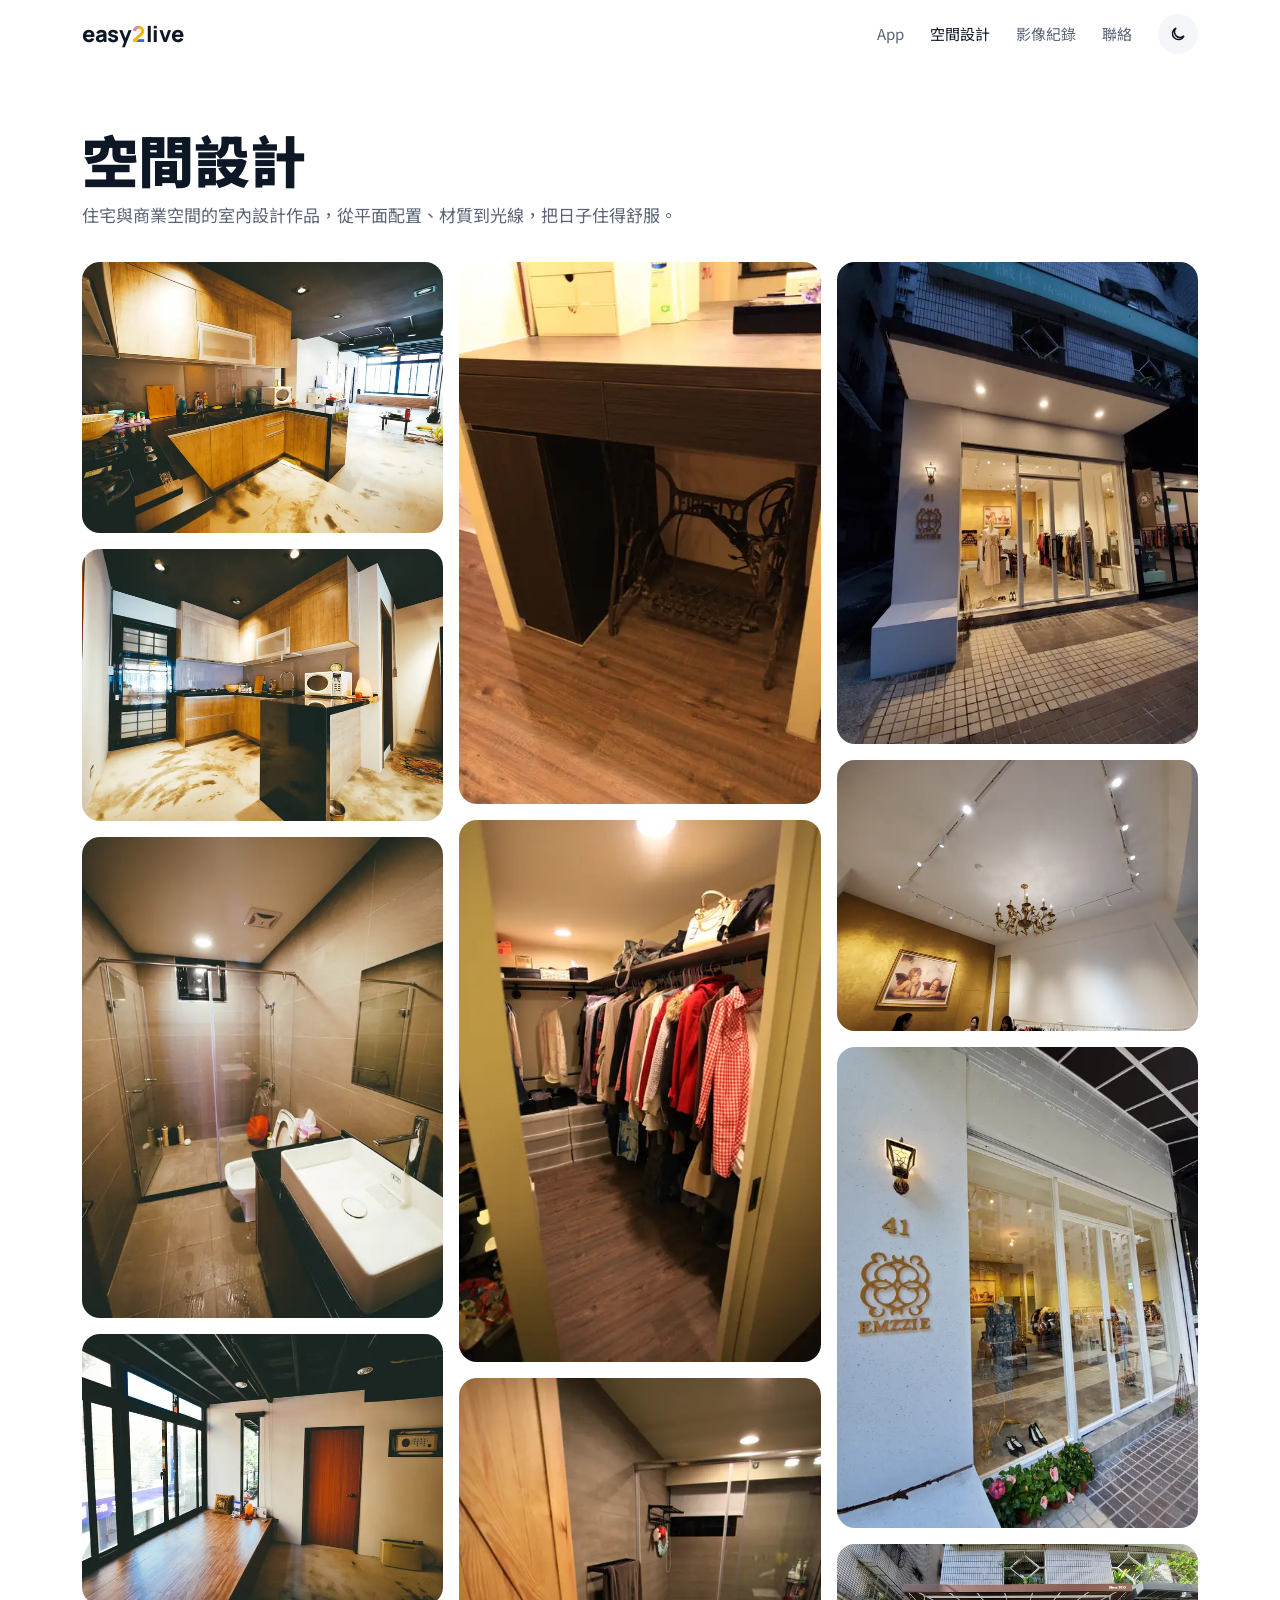
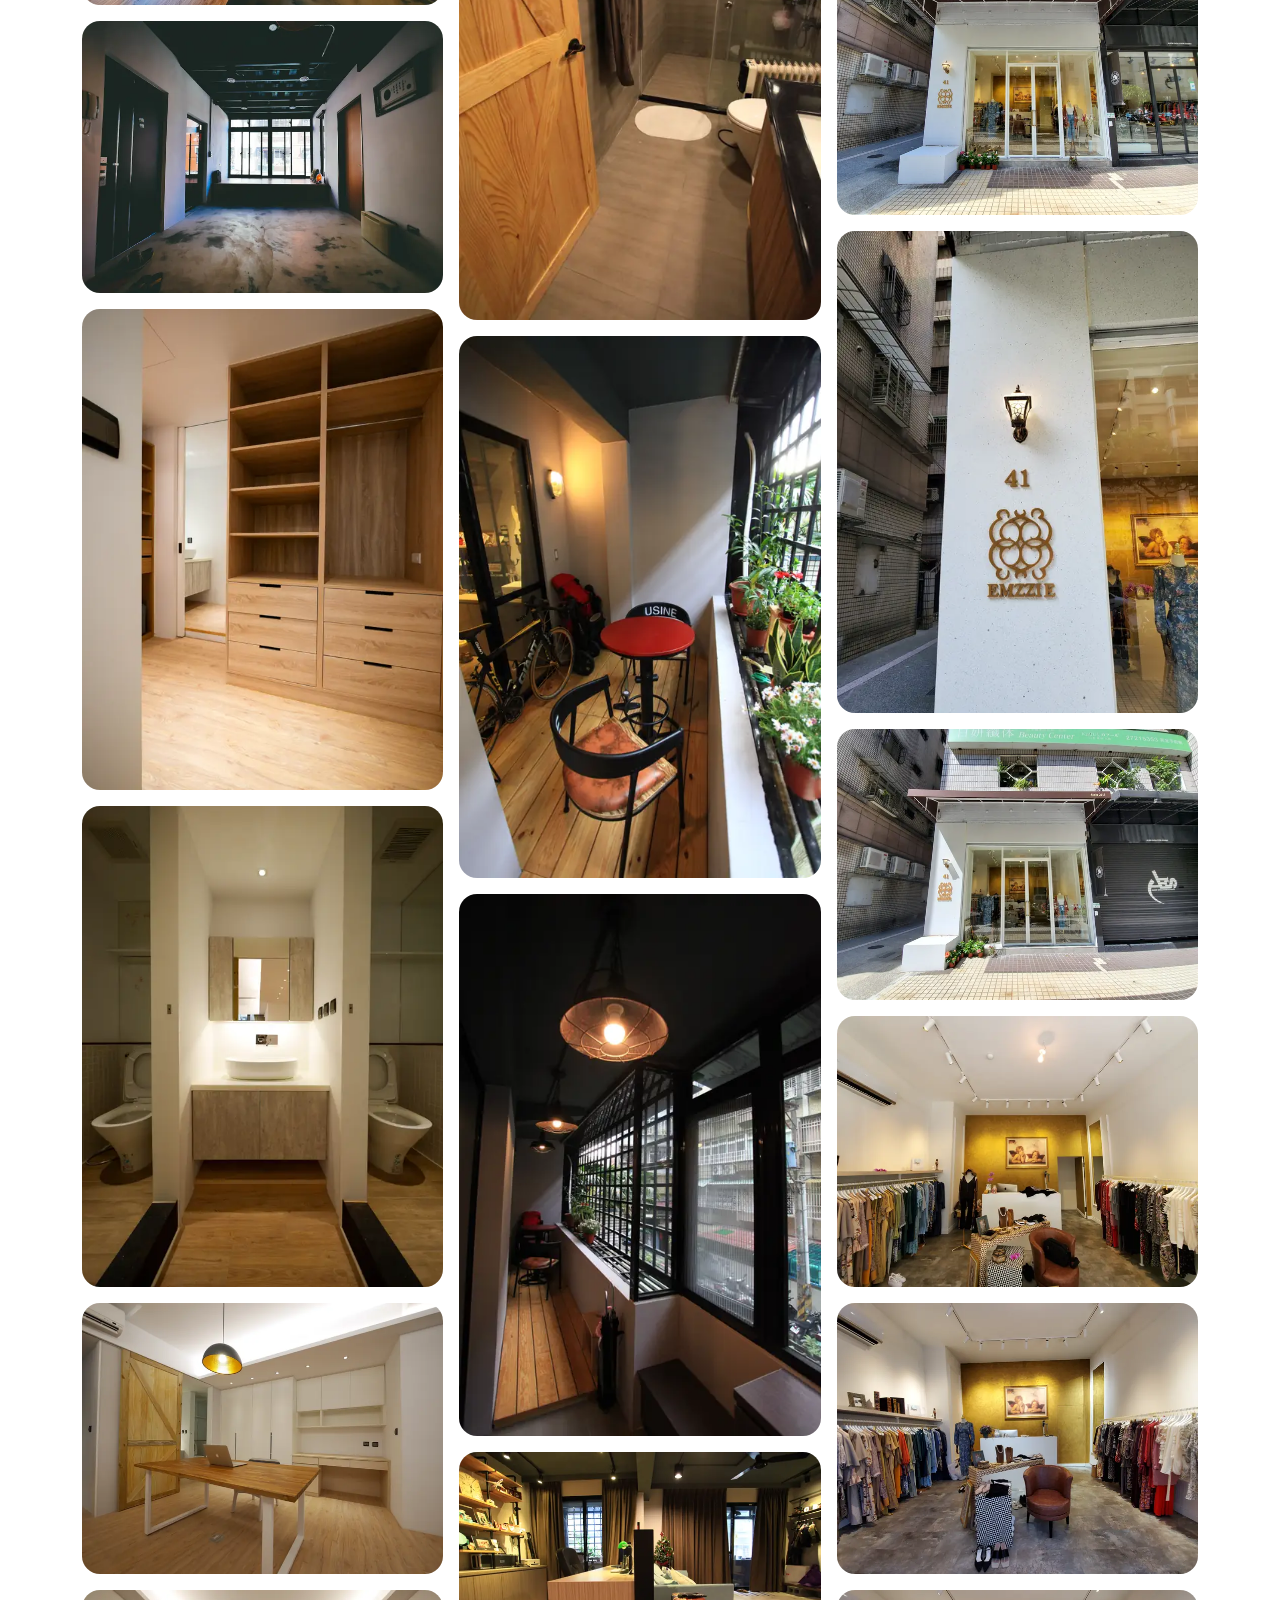
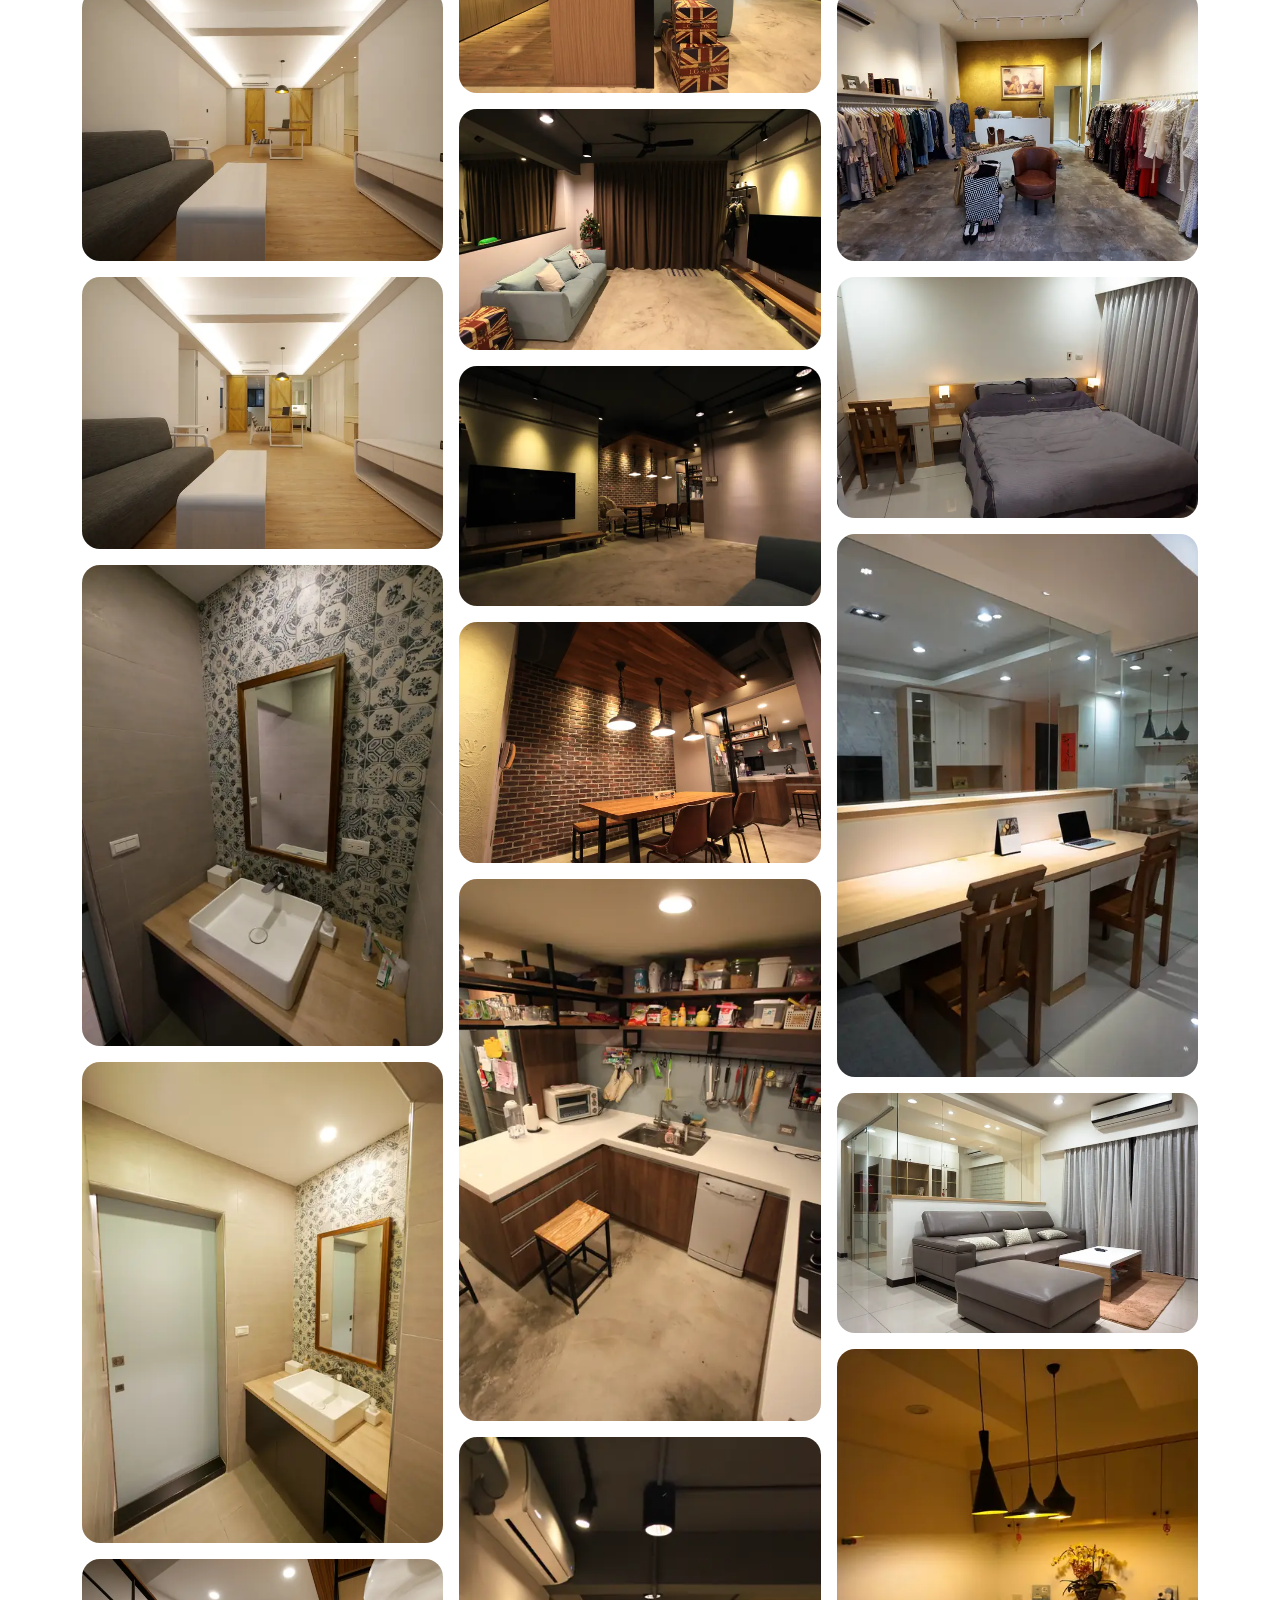
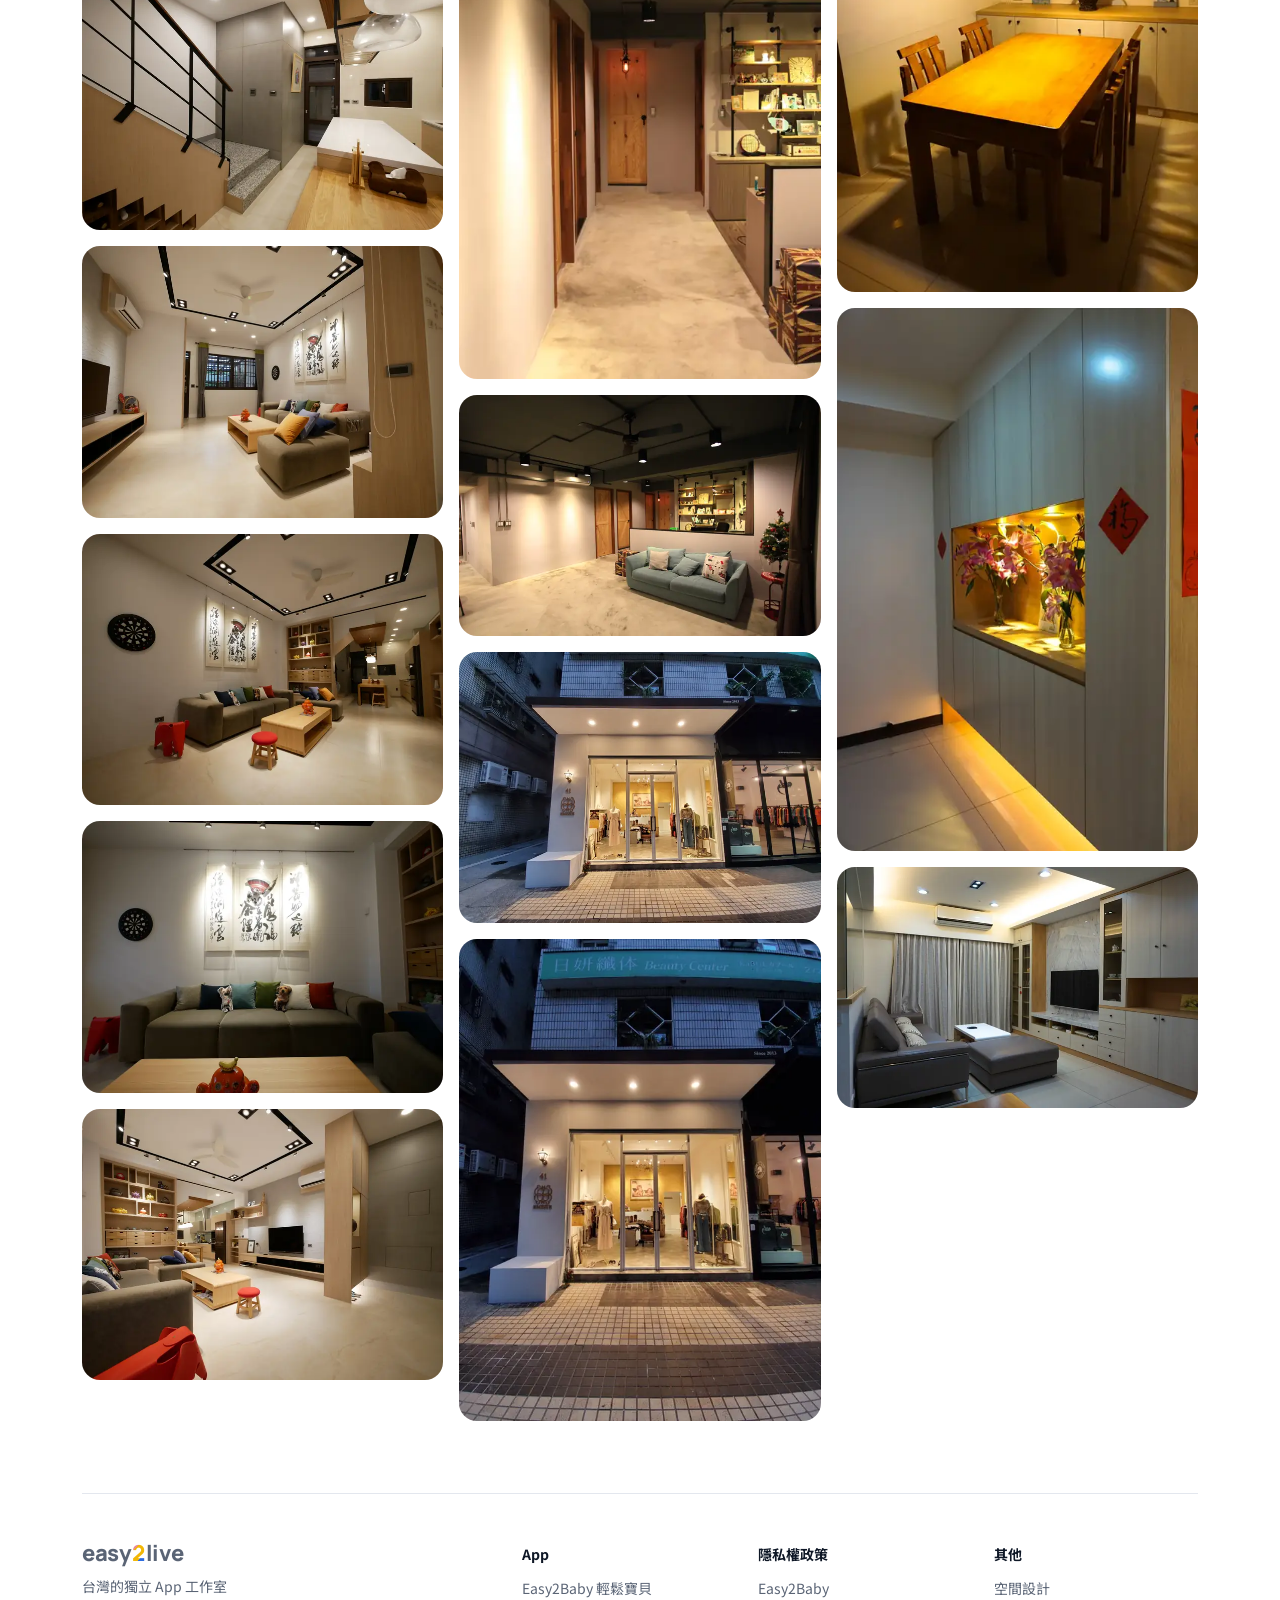
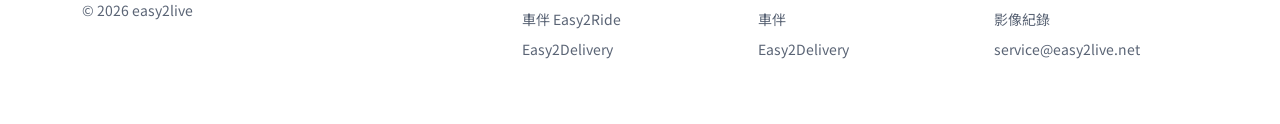
==== design/index.html @ e3853511 "官網改版：明亮產品品牌風，App 為主角 - 新首頁：Easy2Baby、車伴、Easy2Delivery 產品介紹，空間設計與影像入口，聯絡方式 - 新增 /easy2ride/，重做 /easy2" ====
<!doctype html>
<html lang="zh-Hant">
<head>
<meta charset="utf-8">
<meta name="viewport" content="width=device-width,initial-scale=1">
<title>空間設計｜easy2live</title>
<meta name="description" content="住宅與商業空間的室內設計作品，從平面配置、材質到光線，把日子住得舒服。">
<link rel="canonical" href="https://easy2live.net/design/">
<meta property="og:type" content="website">
<meta property="og:site_name" content="easy2live">
<meta property="og:title" content="空間設計｜easy2live">
<meta property="og:description" content="住宅與商業空間的室內設計作品，從平面配置、材質到光線，把日子住得舒服。">
<meta property="og:url" content="https://easy2live.net/design/">
<meta property="og:image" content="https://easy2live.net/assets/img/og.png">
<meta property="og:locale" content="zh_TW">
<meta name="twitter:card" content="summary_large_image">
<meta name="theme-color" content="#FFFFFF" media="(prefers-color-scheme: light)">
<meta name="theme-color" content="#0D1320" media="(prefers-color-scheme: dark)">
<link rel="icon" href="/favicon.svg" type="image/svg+xml">
<link rel="icon" href="/favicon.png" type="image/png" sizes="64x64">
<link rel="apple-touch-icon" href="/apple-touch-icon.png">
<script>try{var t=localStorage.getItem('theme');if(t)document.documentElement.dataset.theme=t}catch(e){}</script>
<link rel="preconnect" href="https://fonts.googleapis.com">
<link rel="preconnect" href="https://fonts.gstatic.com" crossorigin>
<link rel="stylesheet" href="https://fonts.googleapis.com/css2?family=Manrope:wght@700;800&family=Noto+Sans+TC:wght@400;700;900&display=swap">
<link rel="stylesheet" href="/assets/css/site.css?v=cf62eb23">
</head>
<body>
<a class="skip" href="#main">跳到主要內容</a>
<svg width="0" height="0" style="position:absolute" aria-hidden="true">
<symbol id="i-apple" viewBox="0 0 24 24"><path d="M16.4 12.6c0-2.6 2.1-3.8 2.2-3.9-1.2-1.8-3.1-2-3.7-2-1.6-.2-3.1.9-3.9.9-.8 0-2-.9-3.4-.9-1.7 0-3.3 1-4.2 2.6-1.8 3.1-.5 7.7 1.3 10.2.9 1.2 1.9 2.6 3.2 2.6 1.3-.1 1.8-.8 3.3-.8 1.6 0 2 .8 3.4.8 1.4 0 2.3-1.3 3.1-2.5 1-1.4 1.4-2.8 1.4-2.9-.1 0-2.7-1-2.7-4.1zM13.9 5c.7-.9 1.2-2 1-3.2-1 0-2.3.7-3 1.6-.7.8-1.2 2-1.1 3.1 1.2.1 2.3-.6 3.1-1.5z"/></symbol>
<symbol id="i-play" viewBox="0 0 24 24"><path d="M3.6 2.2c-.3.3-.4.7-.4 1.2v17.2c0 .5.1.9.4 1.2l9.6-9.8-9.6-9.8zm10.7 10.9 2.8 2.9-11.5 6.6 8.7-9.5zm0-2.2L5.6 1.4l11.5 6.6-2.8 2.9zm3.9 4.4 2.9-1.7c.8-.5.8-1.6 0-2.1l-2.9-1.7-3.1 3.2 3.1 2.3z"/></symbol>
</svg>
<header class="site"><div class="wrap">
  <a class="logo" href="/" aria-label="easy2live 首頁">easy<span class="two">2</span>live</a>
  <nav aria-label="主選單">
    <a class="hide-sm" href="/#apps">App</a>
    <a class="hide-sm" href="/design/" aria-current="page">空間設計</a>
    <a class="hide-sm" href="/photography/">影像紀錄</a>
    <a class="hide-sm" href="/#contact">聯絡</a>
    <button class="icon-btn" type="button" data-theme-toggle aria-label="切換深色或淺色模式">
<svg class="theme-light" viewBox="0 0 24 24" fill="none" stroke="currentColor" stroke-width="2" stroke-linecap="round"><path d="M20 14.5A8 8 0 1 1 9.5 4a6.5 6.5 0 0 0 10.5 10.5z"/></svg>
<svg class="theme-dark" viewBox="0 0 24 24" fill="none" stroke="currentColor" stroke-width="2" stroke-linecap="round"><circle cx="12" cy="12" r="4"/><path d="M12 2v2M12 20v2M2 12h2M20 12h2M4.9 4.9l1.4 1.4M17.7 17.7l1.4 1.4M4.9 19.1l1.4-1.4M17.7 6.3l1.4-1.4"/></svg>
</button>
    <details class="menu"><summary class="icon-btn" aria-label="開啟選單"><svg viewBox="0 0 24 24" fill="none" stroke="currentColor" stroke-width="2" stroke-linecap="round"><path d="M4 7h16M4 12h16M4 17h16"/></svg></summary>
      <div class="panel"><a href="/easy2baby/">輕鬆寶貝</a><a href="/easy2ride/">車伴</a><a href="/easy2delivery/">Easy2Delivery</a><a href="/design/">空間設計</a><a href="/photography/">影像紀錄</a><a href="/#contact">聯絡</a></div>
    </details>
  </nav>
</div></header>
<main id="main" class="wrap">
<div class="gallery-head"><h1>空間設計</h1><p>住宅與商業空間的室內設計作品，從平面配置、材質到光線，把日子住得舒服。</p></div>
<div class="gallery"><button type="button" data-full="/assets/img/design/01.webp" aria-label="放大 室內設計作品 1"><img src="/assets/img/design/01-s.webp" alt="室內設計作品 1" width="720" height="541" loading="lazy"></button><button type="button" data-full="/assets/img/design/02.webp" aria-label="放大 室內設計作品 2"><img src="/assets/img/design/02-s.webp" alt="室內設計作品 2" width="720" height="541" loading="lazy"></button><button type="button" data-full="/assets/img/design/03.webp" aria-label="放大 室內設計作品 3"><img src="/assets/img/design/03-s.webp" alt="室內設計作品 3" width="541" height="720" loading="lazy"></button><button type="button" data-full="/assets/img/design/04.webp" aria-label="放大 室內設計作品 4"><img src="/assets/img/design/04-s.webp" alt="室內設計作品 4" width="720" height="541" loading="lazy"></button><button type="button" data-full="/assets/img/design/05.webp" aria-label="放大 室內設計作品 5"><img src="/assets/img/design/05-s.webp" alt="室內設計作品 5" width="720" height="541" loading="lazy"></button><button type="button" data-full="/assets/img/design/06.webp" aria-label="放大 室內設計作品 6"><img src="/assets/img/design/06-s.webp" alt="室內設計作品 6" width="541" height="720" loading="lazy"></button><button type="button" data-full="/assets/img/design/07.webp" aria-label="放大 室內設計作品 7"><img src="/assets/img/design/07-s.webp" alt="室內設計作品 7" width="541" height="720" loading="lazy"></button><button type="button" data-full="/assets/img/design/08.webp" aria-label="放大 室內設計作品 8"><img src="/assets/img/design/08-s.webp" alt="室內設計作品 8" width="720" height="541" loading="lazy"></button><button type="button" data-full="/assets/img/design/09.webp" aria-label="放大 室內設計作品 9"><img src="/assets/img/design/09-s.webp" alt="室內設計作品 9" width="720" height="541" loading="lazy"></button><button type="button" data-full="/assets/img/design/10.webp" aria-label="放大 室內設計作品 10"><img src="/assets/img/design/10-s.webp" alt="室內設計作品 10" width="720" height="541" loading="lazy"></button><button type="button" data-full="/assets/img/design/11.webp" aria-label="放大 室內設計作品 11"><img src="/assets/img/design/11-s.webp" alt="室內設計作品 11" width="541" height="720" loading="lazy"></button><button type="button" data-full="/assets/img/design/12.webp" aria-label="放大 室內設計作品 12"><img src="/assets/img/design/12-s.webp" alt="室內設計作品 12" width="541" height="720" loading="lazy"></button><button type="button" data-full="/assets/img/design/13.webp" aria-label="放大 室內設計作品 13"><img src="/assets/img/design/13-s.webp" alt="室內設計作品 13" width="720" height="541" loading="lazy"></button><button type="button" data-full="/assets/img/design/14.webp" aria-label="放大 室內設計作品 14"><img src="/assets/img/design/14-s.webp" alt="室內設計作品 14" width="720" height="541" loading="lazy"></button><button type="button" data-full="/assets/img/design/15.webp" aria-label="放大 室內設計作品 15"><img src="/assets/img/design/15-s.webp" alt="室內設計作品 15" width="720" height="541" loading="lazy"></button><button type="button" data-full="/assets/img/design/16.webp" aria-label="放大 室內設計作品 16"><img src="/assets/img/design/16-s.webp" alt="室內設計作品 16" width="720" height="541" loading="lazy"></button><button type="button" data-full="/assets/img/design/17.webp" aria-label="放大 室內設計作品 17"><img src="/assets/img/design/17-s.webp" alt="室內設計作品 17" width="720" height="541" loading="lazy"></button><button type="button" data-full="/assets/img/design/18.webp" aria-label="放大 室內設計作品 18"><img src="/assets/img/design/18-s.webp" alt="室內設計作品 18" width="480" height="720" loading="lazy"></button><button type="button" data-full="/assets/img/design/19.webp" aria-label="放大 室內設計作品 19"><img src="/assets/img/design/19-s.webp" alt="室內設計作品 19" width="480" height="720" loading="lazy"></button><button type="button" data-full="/assets/img/design/20.webp" aria-label="放大 室內設計作品 20"><img src="/assets/img/design/20-s.webp" alt="室內設計作品 20" width="480" height="720" loading="lazy"></button><button type="button" data-full="/assets/img/design/21.webp" aria-label="放大 室內設計作品 21"><img src="/assets/img/design/21-s.webp" alt="室內設計作品 21" width="480" height="720" loading="lazy"></button><button type="button" data-full="/assets/img/design/22.webp" aria-label="放大 室內設計作品 22"><img src="/assets/img/design/22-s.webp" alt="室內設計作品 22" width="480" height="720" loading="lazy"></button><button type="button" data-full="/assets/img/design/23.webp" aria-label="放大 室內設計作品 23"><img src="/assets/img/design/23-s.webp" alt="室內設計作品 23" width="720" height="480" loading="lazy"></button><button type="button" data-full="/assets/img/design/24.webp" aria-label="放大 室內設計作品 24"><img src="/assets/img/design/24-s.webp" alt="室內設計作品 24" width="720" height="480" loading="lazy"></button><button type="button" data-full="/assets/img/design/25.webp" aria-label="放大 室內設計作品 25"><img src="/assets/img/design/25-s.webp" alt="室內設計作品 25" width="720" height="480" loading="lazy"></button><button type="button" data-full="/assets/img/design/26.webp" aria-label="放大 室內設計作品 26"><img src="/assets/img/design/26-s.webp" alt="室內設計作品 26" width="720" height="480" loading="lazy"></button><button type="button" data-full="/assets/img/design/27.webp" aria-label="放大 室內設計作品 27"><img src="/assets/img/design/27-s.webp" alt="室內設計作品 27" width="480" height="720" loading="lazy"></button><button type="button" data-full="/assets/img/design/28.webp" aria-label="放大 室內設計作品 28"><img src="/assets/img/design/28-s.webp" alt="室內設計作品 28" width="480" height="720" loading="lazy"></button><button type="button" data-full="/assets/img/design/29.webp" aria-label="放大 室內設計作品 29"><img src="/assets/img/design/29-s.webp" alt="室內設計作品 29" width="720" height="480" loading="lazy"></button><button type="button" data-full="/assets/img/design/30.webp" aria-label="放大 室內設計作品 30"><img src="/assets/img/design/30-s.webp" alt="室內設計作品 30" width="720" height="540" loading="lazy"></button><button type="button" data-full="/assets/img/design/31.webp" aria-label="放大 室內設計作品 31"><img src="/assets/img/design/31-s.webp" alt="室內設計作品 31" width="540" height="720" loading="lazy"></button><button type="button" data-full="/assets/img/design/32.webp" aria-label="放大 室內設計作品 32"><img src="/assets/img/design/32-s.webp" alt="室內設計作品 32" width="540" height="720" loading="lazy"></button><button type="button" data-full="/assets/img/design/33.webp" aria-label="放大 室內設計作品 33"><img src="/assets/img/design/33-s.webp" alt="室內設計作品 33" width="720" height="540" loading="lazy"></button><button type="button" data-full="/assets/img/design/34.webp" aria-label="放大 室內設計作品 34"><img src="/assets/img/design/34-s.webp" alt="室內設計作品 34" width="540" height="720" loading="lazy"></button><button type="button" data-full="/assets/img/design/35.webp" aria-label="放大 室內設計作品 35"><img src="/assets/img/design/35-s.webp" alt="室內設計作品 35" width="720" height="540" loading="lazy"></button><button type="button" data-full="/assets/img/design/36.webp" aria-label="放大 室內設計作品 36"><img src="/assets/img/design/36-s.webp" alt="室內設計作品 36" width="540" height="720" loading="lazy"></button><button type="button" data-full="/assets/img/design/37.webp" aria-label="放大 室內設計作品 37"><img src="/assets/img/design/37-s.webp" alt="室內設計作品 37" width="720" height="540" loading="lazy"></button><button type="button" data-full="/assets/img/design/38.webp" aria-label="放大 室內設計作品 38"><img src="/assets/img/design/38-s.webp" alt="室內設計作品 38" width="720" height="540" loading="lazy"></button><button type="button" data-full="/assets/img/design/39.webp" aria-label="放大 室內設計作品 39"><img src="/assets/img/design/39-s.webp" alt="室內設計作品 39" width="720" height="540" loading="lazy"></button><button type="button" data-full="/assets/img/design/40.webp" aria-label="放大 室內設計作品 40"><img src="/assets/img/design/40-s.webp" alt="室內設計作品 40" width="720" height="540" loading="lazy"></button><button type="button" data-full="/assets/img/design/41.webp" aria-label="放大 室內設計作品 41"><img src="/assets/img/design/41-s.webp" alt="室內設計作品 41" width="720" height="479" loading="lazy"></button><button type="button" data-full="/assets/img/design/42.webp" aria-label="放大 室內設計作品 42"><img src="/assets/img/design/42-s.webp" alt="室內設計作品 42" width="479" height="720" loading="lazy"></button><button type="button" data-full="/assets/img/design/43.webp" aria-label="放大 室內設計作品 43"><img src="/assets/img/design/43-s.webp" alt="室內設計作品 43" width="720" height="479" loading="lazy"></button><button type="button" data-full="/assets/img/design/44.webp" aria-label="放大 室內設計作品 44"><img src="/assets/img/design/44-s.webp" alt="室內設計作品 44" width="479" height="720" loading="lazy"></button><button type="button" data-full="/assets/img/design/45.webp" aria-label="放大 室內設計作品 45"><img src="/assets/img/design/45-s.webp" alt="室內設計作品 45" width="479" height="720" loading="lazy"></button><button type="button" data-full="/assets/img/design/46.webp" aria-label="放大 室內設計作品 46"><img src="/assets/img/design/46-s.webp" alt="室內設計作品 46" width="720" height="479" loading="lazy"></button></div>
<dialog class="lightbox" aria-label="放大檢視">
  <button class="prev" type="button" aria-label="上一張">‹</button>
  <img src="" alt="">
  <button class="next" type="button" aria-label="下一張">›</button>
  <button class="close" type="button" aria-label="關閉">✕</button>
  <div class="count"></div>
</dialog>
</main>
<div class="wrap"><footer class="site">
  <div><a class="logo" href="/">easy<span class="two">2</span>live</a><p>台灣的獨立 App 工作室<br>© 2026 easy2live</p></div>
  <div><h2>App</h2><a href="/easy2baby/">Easy2Baby 輕鬆寶貝</a><a href="/easy2ride/">車伴 Easy2Ride</a><a href="/easy2delivery/">Easy2Delivery</a></div>
  <div><h2>隱私權政策</h2><a href="https://rigatw.github.io/easy2baby-legal/">Easy2Baby</a><a href="https://easy2ride.web.app/privacy">車伴</a><a href="/easy2delivery/privacy.html">Easy2Delivery</a></div>
  <div><h2>其他</h2><a href="/design/">空間設計</a><a href="/photography/">影像紀錄</a><a href="mailto:service@easy2live.net">service@easy2live.net</a></div>
</footer></div>
<script src="/assets/js/site.js?v=3f8623be" defer></script>
</body>
</html>
---- assets/css/site.css ----
/* easy2live 官網共用樣式 */
:root{
  --bg:#FFFFFF; --soft:#F4F6FA; --ink:#0E1726; --sub:#5A6475; --line:#E3E7EE;
  --baby:#E7849A; --baby-ink:#C4566F; --baby-bg:#FDF0F3;
  --ride:#0F6B5F; --ride-ink:#0F6B5F; --ride-y:#F2B705; --ride-bg:#EAF5F2;
  --deli:#2C6BE0; --deli-ink:#2C6BE0; --deli-bg:#EEF3FD;
  --latin:"Manrope","Noto Sans TC",sans-serif;
  --sans:"Noto Sans TC",-apple-system,"PingFang TC","Microsoft JhengHei",sans-serif;
  color-scheme:light;
}
@media (prefers-color-scheme:dark){:root:not([data-theme="light"]){
  --bg:#0D1320; --soft:#141B2A; --ink:#EEF1F6; --sub:#9AA4B5; --line:#243049;
  --baby-bg:#2A1A20; --baby-ink:#F0A3B4; --ride-bg:#10241F; --ride-ink:#4FC2B0; --deli-bg:#14203A; --deli-ink:#7FA6F0;
  color-scheme:dark;
}}
:root[data-theme="dark"]{
  --bg:#0D1320; --soft:#141B2A; --ink:#EEF1F6; --sub:#9AA4B5; --line:#243049;
  --baby-bg:#2A1A20; --baby-ink:#F0A3B4; --ride-bg:#10241F; --ride-ink:#4FC2B0; --deli-bg:#14203A; --deli-ink:#7FA6F0;
  color-scheme:dark;
}
*{box-sizing:border-box}
html{scroll-behavior:smooth;-webkit-text-size-adjust:100%}
html,body{overflow-x:clip}
body{margin:0;background:var(--bg);color:var(--ink);font:400 16px/1.75 var(--sans);-webkit-font-smoothing:antialiased}
a{color:inherit;text-decoration:none}
img{display:block;max-width:100%;height:auto}
:focus-visible{outline:2px solid var(--deli);outline-offset:3px;border-radius:6px}
.skip{position:absolute;left:-999px;top:8px;z-index:99;background:var(--ink);color:var(--bg);padding:8px 16px;border-radius:8px}
.skip:focus{left:8px}
.wrap{max-width:1180px;margin:0 auto;padding:0 32px}
@media (max-width:640px){.wrap{padding:0 16px}}
.nw{display:inline-block}
[id]{scroll-margin-top:84px}
@media (prefers-reduced-motion:reduce){*{animation:none!important;transition:none!important;scroll-behavior:auto!important}}

/* 標誌：「2」由三個 App 的顏色組成 */
.logo{font-family:var(--latin);font-weight:800;font-size:22px;letter-spacing:-.02em;display:inline-flex;align-items:baseline;line-height:1}
.logo .two{background:linear-gradient(135deg,var(--baby) 0 33%,var(--ride-y) 33% 66%,var(--deli) 66%);-webkit-background-clip:text;background-clip:text;color:transparent;padding:0 1px}

/* 頁首 */
header.site{position:sticky;top:0;z-index:30;background:color-mix(in srgb,var(--bg) 84%,transparent);-webkit-backdrop-filter:saturate(1.6) blur(14px);backdrop-filter:saturate(1.6) blur(14px);border-bottom:1px solid transparent;transition:border-color .2s}
header.site.scrolled{border-bottom-color:var(--line)}
header.site .wrap{display:flex;align-items:center;height:68px;gap:20px}
header.site nav{margin-left:auto;display:flex;gap:26px;font-size:15px;color:var(--sub);align-items:center}
header.site nav a:hover,header.site nav a[aria-current="page"]{color:var(--ink)}
.icon-btn{width:40px;height:40px;border-radius:50%;border:0;background:var(--soft);color:var(--ink);display:grid;place-items:center;cursor:pointer;flex:none}
.icon-btn svg{width:18px;height:18px}
.theme-dark{display:none}
:root[data-theme="dark"] .theme-dark{display:block}:root[data-theme="dark"] .theme-light{display:none}
@media (prefers-color-scheme:dark){:root:not([data-theme="light"]) .theme-dark{display:block}:root:not([data-theme="light"]) .theme-light{display:none}}
.menu{display:none;position:relative}
.menu summary{list-style:none}.menu summary::-webkit-details-marker{display:none}
.menu .panel{position:absolute;right:0;top:48px;background:var(--bg);border:1px solid var(--line);border-radius:20px;padding:10px;min-width:200px;box-shadow:0 20px 40px -20px rgba(14,23,38,.35);display:grid}
.menu .panel a{padding:10px 14px;border-radius:12px}
.menu .panel a:hover{background:var(--soft)}
@media (max-width:760px){header.site nav .hide-sm{display:none}.menu{display:block}header.site nav{gap:10px}}

/* 按鈕 */
.btn{display:inline-flex;align-items:center;justify-content:center;gap:8px;height:46px;padding:0 22px;border-radius:99px;font-weight:700;font-size:15px;white-space:nowrap;border:0;cursor:pointer;font-family:inherit}
.btn.primary{background:var(--ink);color:var(--bg)}
.btn.ghost{background:var(--soft);color:var(--ink)}
.btn.sm{height:38px;padding:0 16px;font-size:14px}
.btn:hover{filter:brightness(1.08)}
.store{display:inline-flex;align-items:center;gap:10px;height:50px;padding:0 18px 0 14px;border-radius:12px;background:#0E1726;color:#fff;line-height:1.15}
:root[data-theme="dark"] .store:not(.soon){background:#fff;color:#0E1726}
@media (prefers-color-scheme:dark){:root:not([data-theme="light"]) .store:not(.soon){background:#fff;color:#0E1726}}
.store svg{width:22px;height:22px;fill:currentColor;flex:none}
.store span{display:flex;flex-direction:column;font-weight:700;font-size:15px}
.store small{font-weight:400;font-size:10px;opacity:.75}
.store.soon{background:transparent;color:var(--sub);border:1.5px dashed var(--line)}
.stores{display:flex;gap:10px;flex-wrap:wrap;align-items:center}
.status{display:inline-flex;align-items:center;gap:8px;font-size:13px;font-weight:700;padding:4px 12px;border-radius:99px;background:var(--bg);color:var(--pc)}
.status .bar{width:64px;height:5px;border-radius:3px;background:var(--line);overflow:hidden}
.status .bar i{display:block;height:100%;background:var(--pc)}

/* 手機外框 */
.phone{width:236px;aspect-ratio:9/19.5;border-radius:40px;padding:9px;background:#0E1726;box-shadow:0 40px 80px -30px var(--glow,rgba(14,23,38,.4)),0 12px 28px -12px rgba(14,23,38,.35)}
.phone .screen{width:100%;height:100%;border-radius:32px;overflow:hidden;background:#fff;position:relative}
.phone .screen img{width:100%;height:100%;object-fit:cover;object-position:top}
:root[data-theme="dark"] .phone{background:#2A3550}
@media (prefers-color-scheme:dark){:root:not([data-theme="light"]) .phone{background:#2A3550}}
.phone.placeholder .screen{display:grid;place-items:center;background:var(--pc);color:#fff;text-align:center;padding:24px}
.phone.placeholder img{width:96px;height:96px;border-radius:24px;object-fit:cover}

/* 首頁 Hero */
.hero{display:grid;grid-template-columns:minmax(0,1fr) minmax(0,1.05fr);gap:40px;align-items:center;padding:72px 0 40px}
.hero h1{font-weight:900;font-size:clamp(34px,4.4vw,56px);line-height:1.2;letter-spacing:-.01em;margin:0 0 24px}
.hero p{font-size:19px;color:var(--sub);margin:0 0 36px;max-width:26em}
.cta{display:flex;gap:12px;flex-wrap:wrap}
.stage{position:relative;height:560px}
.stage .phone{position:absolute;animation:rise .9s cubic-bezier(.2,.8,.2,1) both}
.stage .s1{left:2%;top:70px;rotate:-6deg;--glow:rgba(15,107,95,.5);animation-delay:.15s}
.stage .s2{left:calc(50% - 118px);top:0;z-index:2;--glow:rgba(231,132,154,.55)}
.stage .s3{right:2%;top:84px;rotate:6deg;--glow:rgba(44,107,224,.5);animation-delay:.3s}
@keyframes rise{from{opacity:0;translate:0 40px}to{opacity:1;translate:0 0}}
@media (max-width:1060px){.stage .phone{width:200px}.stage{height:480px}.stage .s2{left:calc(50% - 100px)}}
@media (max-width:900px){.hero{grid-template-columns:1fr;padding:44px 0 24px}}
@media (max-width:520px){.stage{height:360px}.stage .phone{width:146px;border-radius:30px;padding:6px}.stage .phone .screen{border-radius:25px}.stage .s1{left:0;top:50px}.stage .s2{left:calc(50% - 73px)}.stage .s3{right:0;top:60px}}
.trust{display:flex;gap:12px 28px;flex-wrap:wrap;align-items:center;padding:28px 0 64px;color:var(--sub);font-size:14px;border-bottom:1px solid var(--line)}
.trust a{display:inline-flex;align-items:center;gap:8px}
.trust a:hover{color:var(--ink)}
.dot{width:8px;height:8px;border-radius:50%;background:var(--c);flex:none}

/* 區塊標題 */
.sec-title{padding:96px 0 40px}
.sec-title h2{font-weight:900;font-size:clamp(28px,3.6vw,44px);margin:0 0 8px;letter-spacing:-.01em;line-height:1.3}
.sec-title p{margin:0;color:var(--sub);font-size:17px}
@media (max-width:640px){.sec-title{padding:72px 0 28px}}

/* 首頁 App 產品區 */
.product{border-radius:36px;background:var(--pbg);display:grid;grid-template-columns:minmax(0,1.1fr) minmax(0,.9fr);gap:32px;align-items:center;padding:56px 64px;margin-bottom:24px;overflow:hidden}
.product.flip{grid-template-columns:minmax(0,.9fr) minmax(0,1.1fr)}
.product.flip .info{order:2}
.app-head{display:flex;gap:16px;align-items:center;margin-bottom:18px}
.app-ic{width:72px;height:72px;border-radius:18px;overflow:hidden;box-shadow:0 6px 16px -6px rgba(14,23,38,.3);flex:none;background:#fff}
.app-ic img{width:100%;height:100%;object-fit:cover}
.app-head h3{margin:0;font-size:30px;font-weight:900;line-height:1.2}
.app-head small{display:block;font-family:var(--latin);font-weight:700;font-size:14px;color:var(--sub);margin-top:4px}
.product .tag{font-size:22px;font-weight:700;margin:16px 0 18px;line-height:1.5}
.ticks{list-style:none;padding:0;margin:0 0 28px;display:grid;gap:8px}
.ticks li{padding-left:28px;position:relative;color:var(--sub)}
.ticks li::before{content:"";position:absolute;left:4px;top:.6em;width:12px;height:12px;border-radius:4px;background:var(--pc);opacity:.85}
.more{font-weight:700;color:var(--pc);margin-left:8px;font-size:15px}
.more:hover{text-decoration:underline;text-underline-offset:4px}
.product .shot{display:flex;justify-content:center;gap:20px}
.product .shot .phone{width:220px;--glow:var(--pglow)}
.product .shot .phone + .phone{margin-top:48px}
@media (max-width:900px){.product,.product.flip{grid-template-columns:1fr;padding:36px 24px 0;border-radius:28px}.product.flip .info{order:0}.product .shot{margin-bottom:-110px}.product{padding-bottom:130px}.product .shot .phone{width:180px}.product .shot .phone + .phone{display:none}}
.t-baby{--pbg:var(--baby-bg);--pc:var(--baby-ink);--pglow:rgba(231,132,154,.5)}
.t-ride{--pbg:var(--ride-bg);--pc:var(--ride-ink);--pglow:rgba(15,107,95,.5)}
.t-deli{--pbg:var(--deli-bg);--pc:var(--deli-ink);--pglow:rgba(44,107,224,.45)}

/* 關於與作品入口 */
.about{display:grid;grid-template-columns:minmax(0,1fr) minmax(0,1.3fr);gap:56px;align-items:center;padding:96px 0}
.about h2{font-weight:900;font-size:clamp(28px,3.2vw,40px);margin:0 0 16px;line-height:1.35}
.about p{color:var(--sub);margin:0 0 24px;font-size:17px}
.works{display:grid;grid-template-columns:repeat(2,minmax(0,1fr));gap:16px}
.work{border-radius:24px;overflow:hidden;background:var(--soft);display:block}
.work img{aspect-ratio:4/3;object-fit:cover;width:100%;transition:transform .5s}
.work:hover img{transform:scale(1.03)}
.work div{padding:14px 18px 18px}
.work b{display:block;font-size:17px}
.work span{color:var(--sub);font-size:14px}
@media (max-width:900px){.about{grid-template-columns:1fr;gap:28px;padding:72px 0}}
@media (max-width:480px){.works{grid-template-columns:1fr}}

/* 聯絡 */
.contact{background:var(--soft);border-radius:36px;padding:64px;display:grid;grid-template-columns:minmax(0,1.2fr) minmax(0,1fr);gap:40px;align-items:center;margin-bottom:64px}
.contact h2{font-weight:900;font-size:clamp(28px,3.2vw,40px);margin:0 0 12px;line-height:1.3}
.contact p{color:var(--sub);margin:0}
.mail{font-family:var(--latin);font-weight:800;font-size:clamp(20px,2.4vw,28px);display:inline-block;margin-bottom:16px;border-bottom:2px solid var(--deli);word-break:break-all}
.chips{display:flex;gap:8px;flex-wrap:wrap}
@media (max-width:820px){.contact{grid-template-columns:1fr;padding:36px 24px;border-radius:28px}}

/* 頁尾 */
footer.site{border-top:1px solid var(--line);padding:48px 0 56px;display:grid;grid-template-columns:2fr 1fr 1fr 1fr;gap:32px;font-size:14px;color:var(--sub)}
footer.site h2{margin:0 0 10px;color:var(--ink);font-size:14px}
footer.site a{display:block;margin-bottom:6px}
footer.site a:hover{color:var(--ink)}
footer.site p{margin:10px 0 0}
@media (max-width:760px){footer.site{grid-template-columns:1fr 1fr}footer.site > div:first-child{grid-column:1/-1}}

/* App 介紹頁 */
.ap-hero{background:var(--pbg);border-radius:0 0 48px 48px;overflow:hidden}
.ap-hero .wrap{display:grid;grid-template-columns:minmax(0,1.1fr) minmax(0,.9fr);gap:40px;align-items:center;padding-top:56px}
.ap-hero .info{padding-bottom:80px}
.ap-hero .big-ic{width:96px;height:96px;border-radius:24px;overflow:hidden;box-shadow:0 10px 24px -10px var(--pglow);margin-bottom:24px;background:#fff}
.ap-hero h1{font-weight:900;font-size:clamp(42px,6vw,72px);margin:0;line-height:1.1}
.ap-hero h1 small{display:block;font-family:var(--latin);font-size:18px;font-weight:700;color:var(--sub);margin-top:10px}
.ap-hero .status{margin-top:18px}
.ap-hero .lead{font-size:22px;font-weight:700;margin:16px 0 10px}
.ap-hero .desc{color:var(--sub);margin:0 0 28px;max-width:30em}
.ap-hero .shot{display:flex;justify-content:center;align-self:end;gap:20px}
.ap-hero .shot .phone{width:260px;margin-bottom:-90px;--glow:var(--pglow)}
.ap-hero .shot .phone + .phone{width:220px;margin-bottom:-130px}
@media (max-width:820px){.ap-hero .wrap{grid-template-columns:1fr}.ap-hero .info{padding-bottom:0}.ap-hero .shot .phone{width:200px;margin-bottom:-60px}.ap-hero .shot .phone + .phone{display:none}}
.feat{display:grid;grid-template-columns:repeat(3,minmax(0,1fr));gap:16px;padding:140px 0 24px}
.feat.four{grid-template-columns:repeat(4,minmax(0,1fr))}
.feat > div{background:var(--soft);border-radius:24px;padding:28px 24px}
.feat svg{width:36px;height:36px;margin-bottom:14px;fill:none;stroke:var(--pc);stroke-width:2.4;stroke-linecap:round;stroke-linejoin:round}
.feat h3{margin:0 0 6px;font-size:19px}
.feat p{margin:0;color:var(--sub);font-size:15px}
@media (max-width:960px){.feat,.feat.four{grid-template-columns:1fr 1fr}}
@media (max-width:520px){.feat,.feat.four{grid-template-columns:1fr;padding-top:96px}}
.screens{display:flex;gap:20px;overflow-x:auto;scroll-snap-type:x mandatory;padding:8px 4px 40px;margin:0 -4px}
.screens .phone{flex:0 0 220px;scroll-snap-align:start;--glow:var(--pglow)}
.screens figure{margin:0;flex:none;scroll-snap-align:start}
.screens figcaption{text-align:center;font-size:14px;color:var(--sub);margin-top:14px}
.plan{background:var(--pbg);border-radius:32px;padding:48px;display:grid;grid-template-columns:minmax(0,1.2fr) minmax(0,1fr);gap:40px;align-items:center}
.plan h2{margin:0 0 12px;font-size:clamp(26px,3vw,36px);font-weight:900;line-height:1.3}
.plan p{margin:0;color:var(--sub)}
.plan .ticks{margin:0}
.plan .ticks li{color:var(--ink)}
@media (max-width:820px){.plan{grid-template-columns:1fr;padding:32px 24px;border-radius:28px}}
.faq{max-width:820px}
.faq details{border-bottom:1px solid var(--line);padding:4px 0}
.faq summary{cursor:pointer;font-weight:700;font-size:18px;padding:18px 40px 18px 0;list-style:none;position:relative}
.faq summary::-webkit-details-marker{display:none}
.faq summary::after{content:"";position:absolute;right:8px;top:50%;width:10px;height:10px;border-right:2px solid var(--sub);border-bottom:2px solid var(--sub);transform:translateY(-70%) rotate(45deg);transition:transform .2s}
.faq details[open] summary::after{transform:translateY(-30%) rotate(-135deg)}
.faq details p{margin:0 0 20px;color:var(--sub)}
.help{display:grid;grid-template-columns:repeat(3,minmax(0,1fr));gap:16px;padding:24px 0 24px}
.help a{display:block;border:1.5px solid var(--line);border-radius:20px;padding:22px 24px}
.help a:hover{border-color:var(--pc)}
.help b{display:block;font-size:17px}
.help span{color:var(--sub);font-size:14px;word-break:break-all}
@media (max-width:720px){.help{grid-template-columns:1fr}}
.others{display:grid;grid-template-columns:repeat(2,minmax(0,1fr));gap:16px;padding-bottom:72px}
.others a{display:flex;gap:16px;align-items:center;padding:16px;border-radius:24px;background:var(--soft)}
.others img{width:56px;height:56px;border-radius:14px;background:#fff;object-fit:cover;flex:none}
.others b{display:block}.others span{color:var(--sub);font-size:14px}
@media (max-width:600px){.others{grid-template-columns:1fr}}

/* 文件頁（隱私權政策、意見回饋） */
.doc{max-width:760px;margin:0 auto;padding:56px 0 80px}
.doc .crumb{font-size:14px;color:var(--sub);margin-bottom:12px}
.doc .crumb a:hover{color:var(--ink)}
.doc h1{font-size:clamp(30px,4vw,44px);font-weight:900;margin:0 0 8px;line-height:1.25}
.doc h2{font-size:21px;margin:40px 0 8px}
.doc p,.doc li{color:var(--sub)}
.doc li{margin-bottom:10px}
.doc strong{color:var(--ink)}
.doc a{color:var(--deli-ink);text-decoration:underline;text-underline-offset:3px}
.doc .card{background:var(--soft);border-radius:24px;padding:28px;margin-top:28px}
.doc .card .btn{text-decoration:none;color:var(--bg);margin-top:8px}

/* 作品集 */
.gallery-head{padding:56px 0 32px}
.gallery-head h1{font-size:clamp(34px,5vw,56px);font-weight:900;margin:0 0 8px;line-height:1.2}
.gallery-head p{color:var(--sub);margin:0;font-size:17px}
.gallery{columns:3 280px;column-gap:16px;padding-bottom:72px}
.gallery button{display:block;width:100%;margin:0 0 16px;padding:0;border:0;background:var(--soft);border-radius:18px;overflow:hidden;cursor:zoom-in;break-inside:avoid;position:relative}
.gallery img{width:100%;transition:transform .5s}
.gallery button:hover img{transform:scale(1.03)}
.gallery .date{position:absolute;left:12px;bottom:10px;color:#fff;font-size:13px;text-shadow:0 1px 4px rgba(0,0,0,.6);font-variant-numeric:tabular-nums}
.lightbox{border:0;padding:0;background:rgba(8,12,20,.94);max-width:none;max-height:none;width:100vw;height:100dvh;color:#fff}
.lightbox::backdrop{background:rgba(8,12,20,.94)}
.lightbox[open]{display:grid;grid-template-columns:64px 1fr 64px;align-items:center}
.lightbox img{max-width:100%;max-height:88dvh;margin:auto;border-radius:8px;object-fit:contain}
.lightbox button{background:rgba(255,255,255,.12);color:#fff;border:0;width:48px;height:48px;border-radius:50%;cursor:pointer;font-size:22px;margin:auto;display:grid;place-items:center}
.lightbox .close{position:absolute;top:16px;right:16px}
.lightbox .count{position:absolute;bottom:16px;left:0;right:0;text-align:center;font-size:14px;opacity:.7}
@media (max-width:640px){.lightbox[open]{grid-template-columns:44px 1fr 44px}.lightbox button{width:40px;height:40px}}

.notfound{text-align:center;padding:120px 0}
.notfound h1{font-size:clamp(36px,6vw,64px);font-weight:900;margin:0 0 12px}
.notfound p{color:var(--sub);margin:0 0 32px}
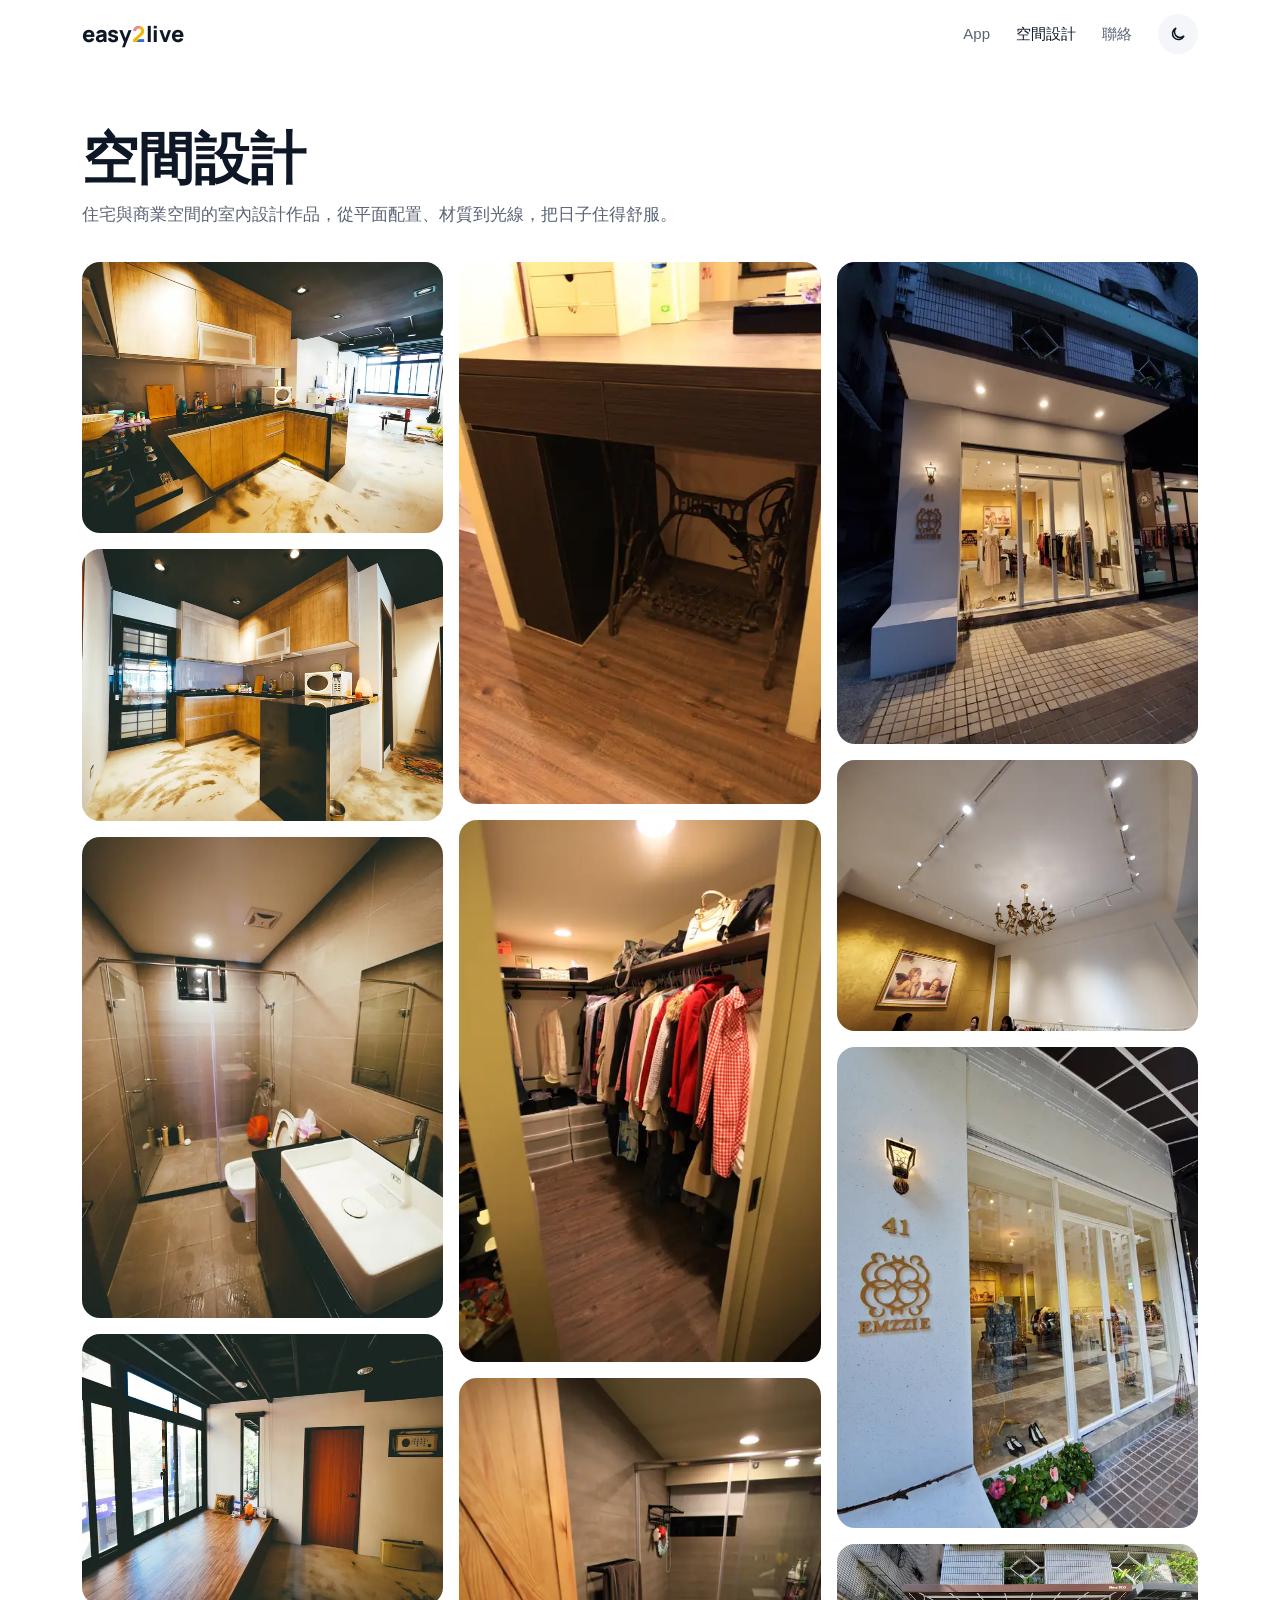
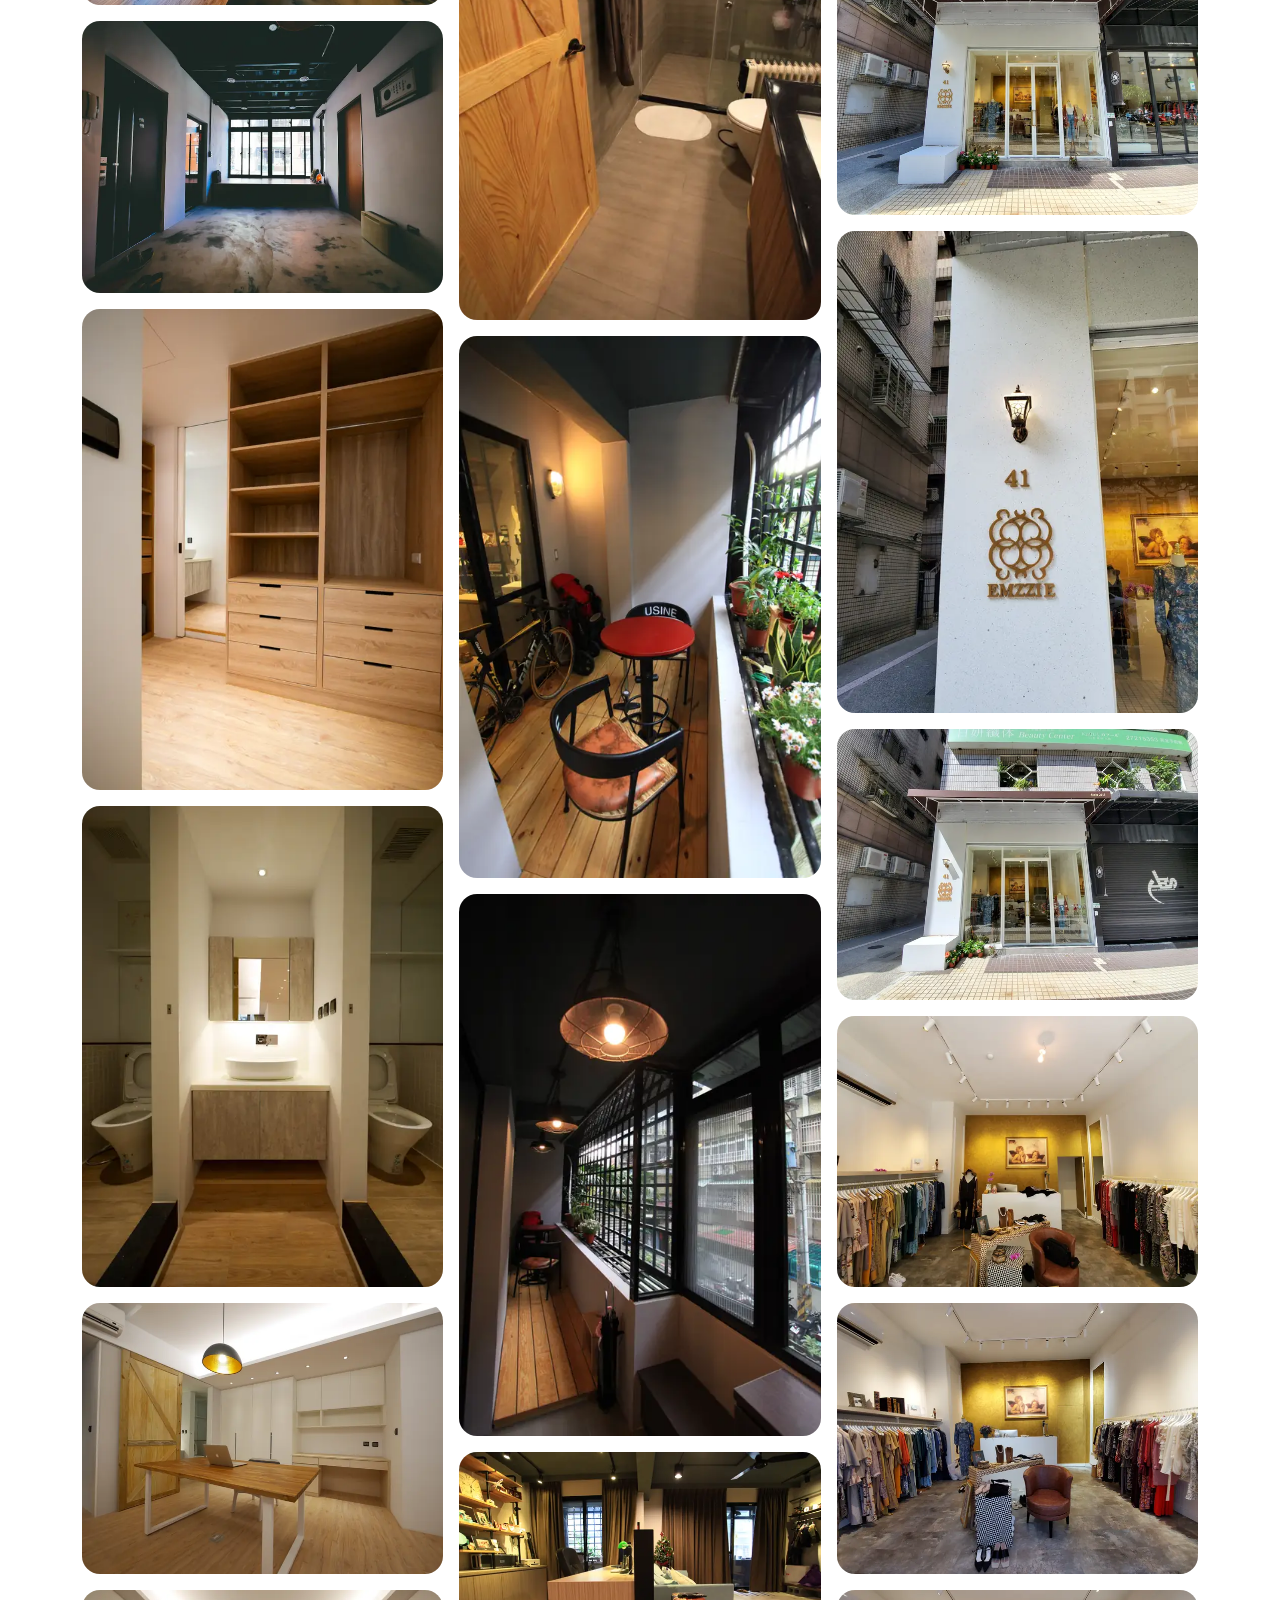
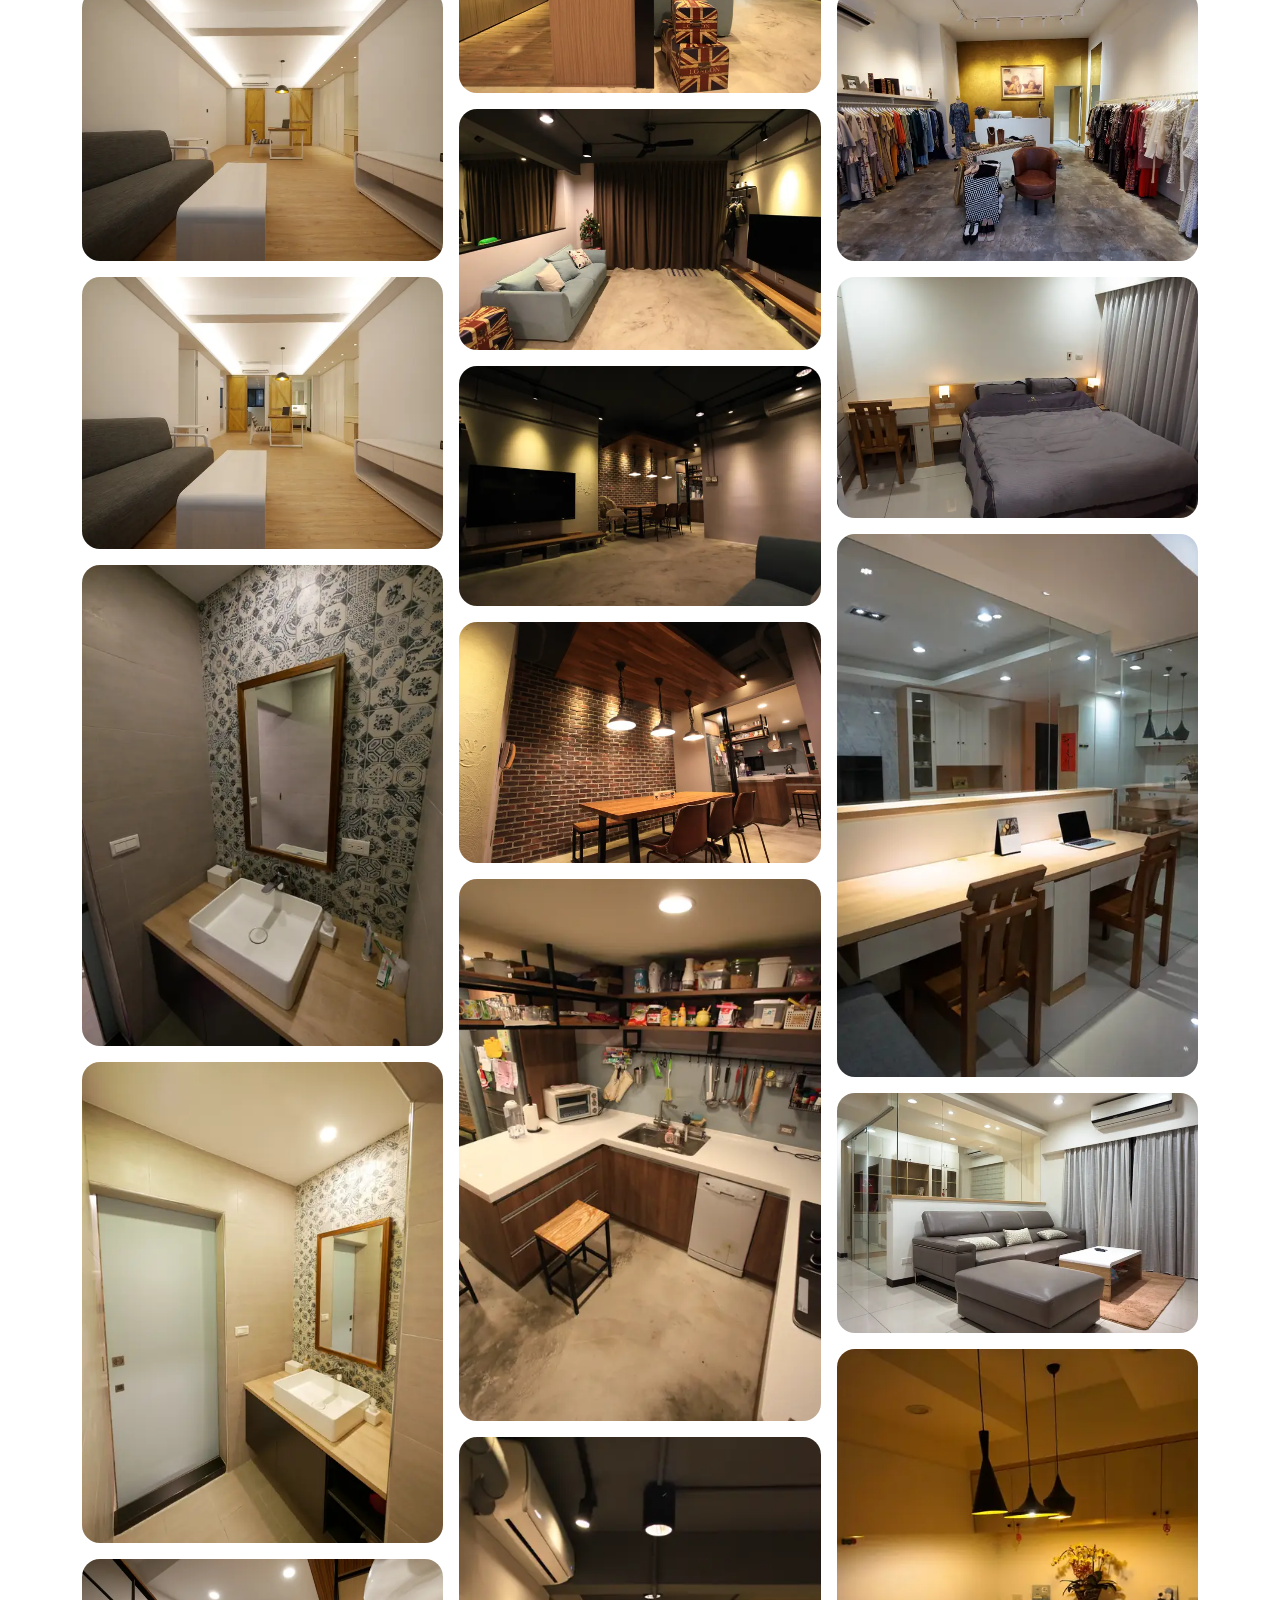
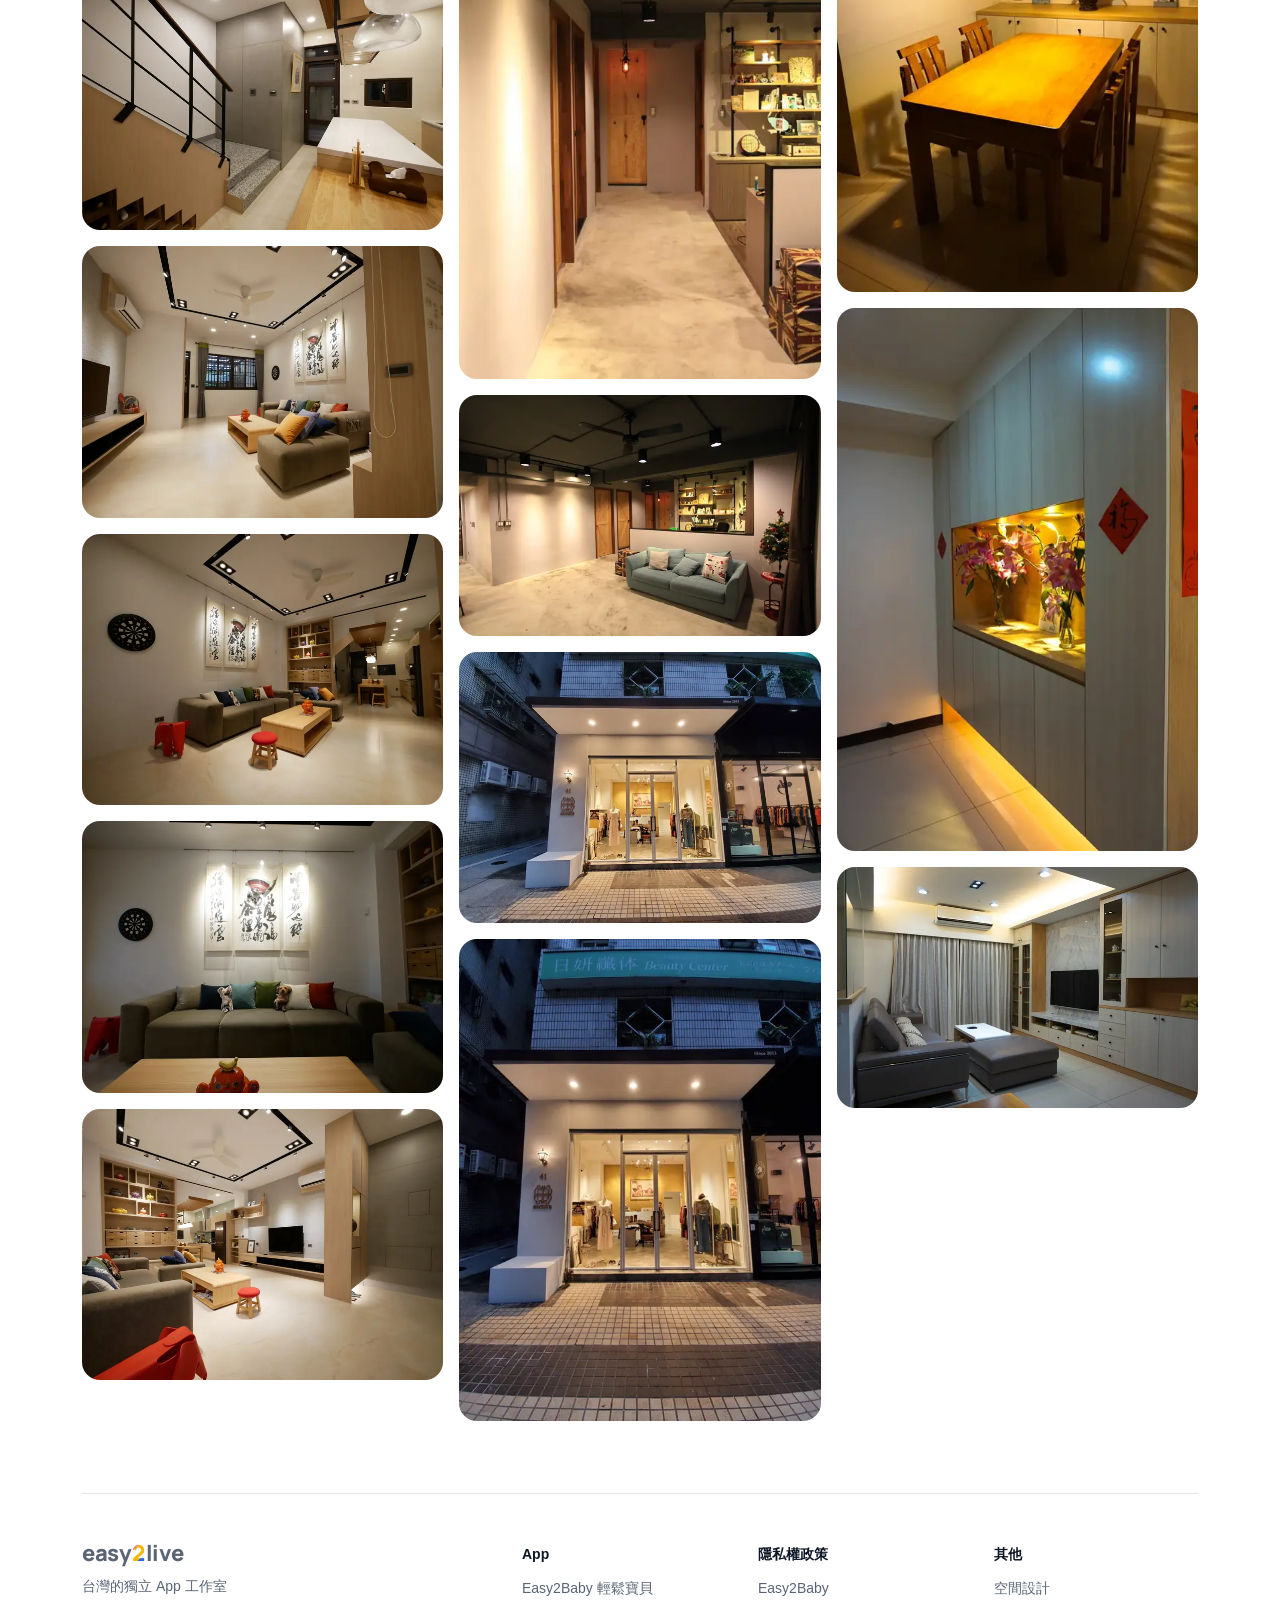
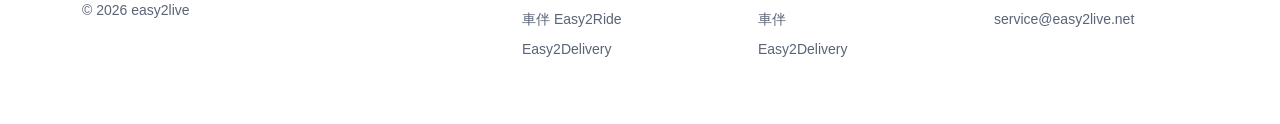
==== commit 1816018b: "拿掉影像紀錄頁；中文改用系統字型避免 Windows 鋸齒 - 移除 /photography/ 與照片，首頁、選單、頁尾不再連過去 - 中文字型改用各系統內建（蘋方、微軟正黑體、思源黑體），不再載入" ====
--- a/design/index.html
+++ b/design/index.html
@@ -22,8 +22,8 @@
 <script>try{var t=localStorage.getItem('theme');if(t)document.documentElement.dataset.theme=t}catch(e){}</script>
 <link rel="preconnect" href="https://fonts.googleapis.com">
 <link rel="preconnect" href="https://fonts.gstatic.com" crossorigin>
-<link rel="stylesheet" href="https://fonts.googleapis.com/css2?family=Manrope:wght@700;800&family=Noto+Sans+TC:wght@400;700;900&display=swap">
-<link rel="stylesheet" href="/assets/css/site.css?v=cf62eb23">
+<link rel="stylesheet" href="https://fonts.googleapis.com/css2?family=Manrope:wght@700;800&display=swap">
+<link rel="stylesheet" href="/assets/css/site.css?v=737c8f67">
 </head>
 <body>
 <a class="skip" href="#main">跳到主要內容</a>
@@ -36,14 +36,13 @@
   <nav aria-label="主選單">
     <a class="hide-sm" href="/#apps">App</a>
     <a class="hide-sm" href="/design/" aria-current="page">空間設計</a>
-    <a class="hide-sm" href="/photography/">影像紀錄</a>
     <a class="hide-sm" href="/#contact">聯絡</a>
     <button class="icon-btn" type="button" data-theme-toggle aria-label="切換深色或淺色模式">
 <svg class="theme-light" viewBox="0 0 24 24" fill="none" stroke="currentColor" stroke-width="2" stroke-linecap="round"><path d="M20 14.5A8 8 0 1 1 9.5 4a6.5 6.5 0 0 0 10.5 10.5z"/></svg>
 <svg class="theme-dark" viewBox="0 0 24 24" fill="none" stroke="currentColor" stroke-width="2" stroke-linecap="round"><circle cx="12" cy="12" r="4"/><path d="M12 2v2M12 20v2M2 12h2M20 12h2M4.9 4.9l1.4 1.4M17.7 17.7l1.4 1.4M4.9 19.1l1.4-1.4M17.7 6.3l1.4-1.4"/></svg>
 </button>
     <details class="menu"><summary class="icon-btn" aria-label="開啟選單"><svg viewBox="0 0 24 24" fill="none" stroke="currentColor" stroke-width="2" stroke-linecap="round"><path d="M4 7h16M4 12h16M4 17h16"/></svg></summary>
-      <div class="panel"><a href="/easy2baby/">輕鬆寶貝</a><a href="/easy2ride/">車伴</a><a href="/easy2delivery/">Easy2Delivery</a><a href="/design/">空間設計</a><a href="/photography/">影像紀錄</a><a href="/#contact">聯絡</a></div>
+      <div class="panel"><a href="/easy2baby/">輕鬆寶貝</a><a href="/easy2ride/">車伴</a><a href="/easy2delivery/">Easy2Delivery</a><a href="/design/">空間設計</a><a href="/#contact">聯絡</a></div>
     </details>
   </nav>
 </div></header>
@@ -62,8 +61,8 @@
   <div><a class="logo" href="/">easy<span class="two">2</span>live</a><p>台灣的獨立 App 工作室<br>© 2026 easy2live</p></div>
   <div><h2>App</h2><a href="/easy2baby/">Easy2Baby 輕鬆寶貝</a><a href="/easy2ride/">車伴 Easy2Ride</a><a href="/easy2delivery/">Easy2Delivery</a></div>
   <div><h2>隱私權政策</h2><a href="https://rigatw.github.io/easy2baby-legal/">Easy2Baby</a><a href="https://easy2ride.web.app/privacy">車伴</a><a href="/easy2delivery/privacy.html">Easy2Delivery</a></div>
-  <div><h2>其他</h2><a href="/design/">空間設計</a><a href="/photography/">影像紀錄</a><a href="mailto:service@easy2live.net">service@easy2live.net</a></div>
+  <div><h2>其他</h2><a href="/design/">空間設計</a><a href="mailto:service@easy2live.net">service@easy2live.net</a></div>
 </footer></div>
-<script src="/assets/js/site.js?v=3f8623be" defer></script>
+<script src="/assets/js/site.js?v=b62c3b26" defer></script>
 </body>
 </html>
--- a/assets/css/site.css
+++ b/assets/css/site.css
@@ -4,8 +4,9 @@
   --baby:#E7849A; --baby-ink:#C4566F; --baby-bg:#FDF0F3;
   --ride:#0F6B5F; --ride-ink:#0F6B5F; --ride-y:#F2B705; --ride-bg:#EAF5F2;
   --deli:#2C6BE0; --deli-ink:#2C6BE0; --deli-bg:#EEF3FD;
-  --latin:"Manrope","Noto Sans TC",sans-serif;
-  --sans:"Noto Sans TC",-apple-system,"PingFang TC","Microsoft JhengHei",sans-serif;
+  /* 中文用各系統內建字型（有螢幕微調，Windows 上不會鋸齒，也不用下載大字型檔） */
+  --sans:-apple-system,BlinkMacSystemFont,"Segoe UI","PingFang TC","Microsoft JhengHei","Noto Sans TC","Noto Sans CJK TC",sans-serif;
+  --latin:"Manrope",var(--sans);
   color-scheme:light;
 }
 @media (prefers-color-scheme:dark){:root:not([data-theme="light"]){
@@ -84,7 +85,7 @@
 
 /* 首頁 Hero */
 .hero{display:grid;grid-template-columns:minmax(0,1fr) minmax(0,1.05fr);gap:40px;align-items:center;padding:72px 0 40px}
-.hero h1{font-weight:900;font-size:clamp(34px,4.4vw,56px);line-height:1.2;letter-spacing:-.01em;margin:0 0 24px}
+.hero h1{font-weight:700;font-size:clamp(34px,4.4vw,56px);line-height:1.2;letter-spacing:-.01em;margin:0 0 24px}
 .hero p{font-size:19px;color:var(--sub);margin:0 0 36px;max-width:26em}
 .cta{display:flex;gap:12px;flex-wrap:wrap}
 .stage{position:relative;height:560px}
@@ -103,7 +104,7 @@
 
 /* 區塊標題 */
 .sec-title{padding:96px 0 40px}
-.sec-title h2{font-weight:900;font-size:clamp(28px,3.6vw,44px);margin:0 0 8px;letter-spacing:-.01em;line-height:1.3}
+.sec-title h2{font-weight:700;font-size:clamp(28px,3.6vw,44px);margin:0 0 8px;letter-spacing:-.01em;line-height:1.3}
 .sec-title p{margin:0;color:var(--sub);font-size:17px}
 @media (max-width:640px){.sec-title{padding:72px 0 28px}}
 
@@ -114,7 +115,7 @@
 .app-head{display:flex;gap:16px;align-items:center;margin-bottom:18px}
 .app-ic{width:72px;height:72px;border-radius:18px;overflow:hidden;box-shadow:0 6px 16px -6px rgba(14,23,38,.3);flex:none;background:#fff}
 .app-ic img{width:100%;height:100%;object-fit:cover}
-.app-head h3{margin:0;font-size:30px;font-weight:900;line-height:1.2}
+.app-head h3{margin:0;font-size:30px;font-weight:700;line-height:1.2}
 .app-head small{display:block;font-family:var(--latin);font-weight:700;font-size:14px;color:var(--sub);margin-top:4px}
 .product .tag{font-size:22px;font-weight:700;margin:16px 0 18px;line-height:1.5}
 .ticks{list-style:none;padding:0;margin:0 0 28px;display:grid;gap:8px}
@@ -132,7 +133,7 @@
 
 /* 關於與作品入口 */
 .about{display:grid;grid-template-columns:minmax(0,1fr) minmax(0,1.3fr);gap:56px;align-items:center;padding:96px 0}
-.about h2{font-weight:900;font-size:clamp(28px,3.2vw,40px);margin:0 0 16px;line-height:1.35}
+.about h2{font-weight:700;font-size:clamp(28px,3.2vw,40px);margin:0 0 16px;line-height:1.35}
 .about p{color:var(--sub);margin:0 0 24px;font-size:17px}
 .works{display:grid;grid-template-columns:repeat(2,minmax(0,1fr));gap:16px}
 .work{border-radius:24px;overflow:hidden;background:var(--soft);display:block}
@@ -141,12 +142,14 @@
 .work div{padding:14px 18px 18px}
 .work b{display:block;font-size:17px}
 .work span{color:var(--sub);font-size:14px}
+.works.one{grid-template-columns:1fr}
+.works.one img{aspect-ratio:16/9}
 @media (max-width:900px){.about{grid-template-columns:1fr;gap:28px;padding:72px 0}}
 @media (max-width:480px){.works{grid-template-columns:1fr}}
 
 /* 聯絡 */
 .contact{background:var(--soft);border-radius:36px;padding:64px;display:grid;grid-template-columns:minmax(0,1.2fr) minmax(0,1fr);gap:40px;align-items:center;margin-bottom:64px}
-.contact h2{font-weight:900;font-size:clamp(28px,3.2vw,40px);margin:0 0 12px;line-height:1.3}
+.contact h2{font-weight:700;font-size:clamp(28px,3.2vw,40px);margin:0 0 12px;line-height:1.3}
 .contact p{color:var(--sub);margin:0}
 .mail{font-family:var(--latin);font-weight:800;font-size:clamp(20px,2.4vw,28px);display:inline-block;margin-bottom:16px;border-bottom:2px solid var(--deli);word-break:break-all}
 .chips{display:flex;gap:8px;flex-wrap:wrap}
@@ -165,7 +168,7 @@
 .ap-hero .wrap{display:grid;grid-template-columns:minmax(0,1.1fr) minmax(0,.9fr);gap:40px;align-items:center;padding-top:56px}
 .ap-hero .info{padding-bottom:80px}
 .ap-hero .big-ic{width:96px;height:96px;border-radius:24px;overflow:hidden;box-shadow:0 10px 24px -10px var(--pglow);margin-bottom:24px;background:#fff}
-.ap-hero h1{font-weight:900;font-size:clamp(42px,6vw,72px);margin:0;line-height:1.1}
+.ap-hero h1{font-weight:700;font-size:clamp(42px,6vw,72px);margin:0;line-height:1.1}
 .ap-hero h1 small{display:block;font-family:var(--latin);font-size:18px;font-weight:700;color:var(--sub);margin-top:10px}
 .ap-hero .status{margin-top:18px}
 .ap-hero .lead{font-size:22px;font-weight:700;margin:16px 0 10px}
@@ -187,7 +190,7 @@
 .screens figure{margin:0;flex:none;scroll-snap-align:start}
 .screens figcaption{text-align:center;font-size:14px;color:var(--sub);margin-top:14px}
 .plan{background:var(--pbg);border-radius:32px;padding:48px;display:grid;grid-template-columns:minmax(0,1.2fr) minmax(0,1fr);gap:40px;align-items:center}
-.plan h2{margin:0 0 12px;font-size:clamp(26px,3vw,36px);font-weight:900;line-height:1.3}
+.plan h2{margin:0 0 12px;font-size:clamp(26px,3vw,36px);font-weight:700;line-height:1.3}
 .plan p{margin:0;color:var(--sub)}
 .plan .ticks{margin:0}
 .plan .ticks li{color:var(--ink)}
@@ -215,7 +218,7 @@
 .doc{max-width:760px;margin:0 auto;padding:56px 0 80px}
 .doc .crumb{font-size:14px;color:var(--sub);margin-bottom:12px}
 .doc .crumb a:hover{color:var(--ink)}
-.doc h1{font-size:clamp(30px,4vw,44px);font-weight:900;margin:0 0 8px;line-height:1.25}
+.doc h1{font-size:clamp(30px,4vw,44px);font-weight:700;margin:0 0 8px;line-height:1.25}
 .doc h2{font-size:21px;margin:40px 0 8px}
 .doc p,.doc li{color:var(--sub)}
 .doc li{margin-bottom:10px}
@@ -226,7 +229,7 @@
 
 /* 作品集 */
 .gallery-head{padding:56px 0 32px}
-.gallery-head h1{font-size:clamp(34px,5vw,56px);font-weight:900;margin:0 0 8px;line-height:1.2}
+.gallery-head h1{font-size:clamp(34px,5vw,56px);font-weight:700;margin:0 0 8px;line-height:1.2}
 .gallery-head p{color:var(--sub);margin:0;font-size:17px}
 .gallery{columns:3 280px;column-gap:16px;padding-bottom:72px}
 .gallery button{display:block;width:100%;margin:0 0 16px;padding:0;border:0;background:var(--soft);border-radius:18px;overflow:hidden;cursor:zoom-in;break-inside:avoid;position:relative}
@@ -243,5 +246,5 @@
 @media (max-width:640px){.lightbox[open]{grid-template-columns:44px 1fr 44px}.lightbox button{width:40px;height:40px}}
 
 .notfound{text-align:center;padding:120px 0}
-.notfound h1{font-size:clamp(36px,6vw,64px);font-weight:900;margin:0 0 12px}
+.notfound h1{font-size:clamp(36px,6vw,64px);font-weight:700;margin:0 0 12px}
 .notfound p{color:var(--sub);margin:0 0 32px}
